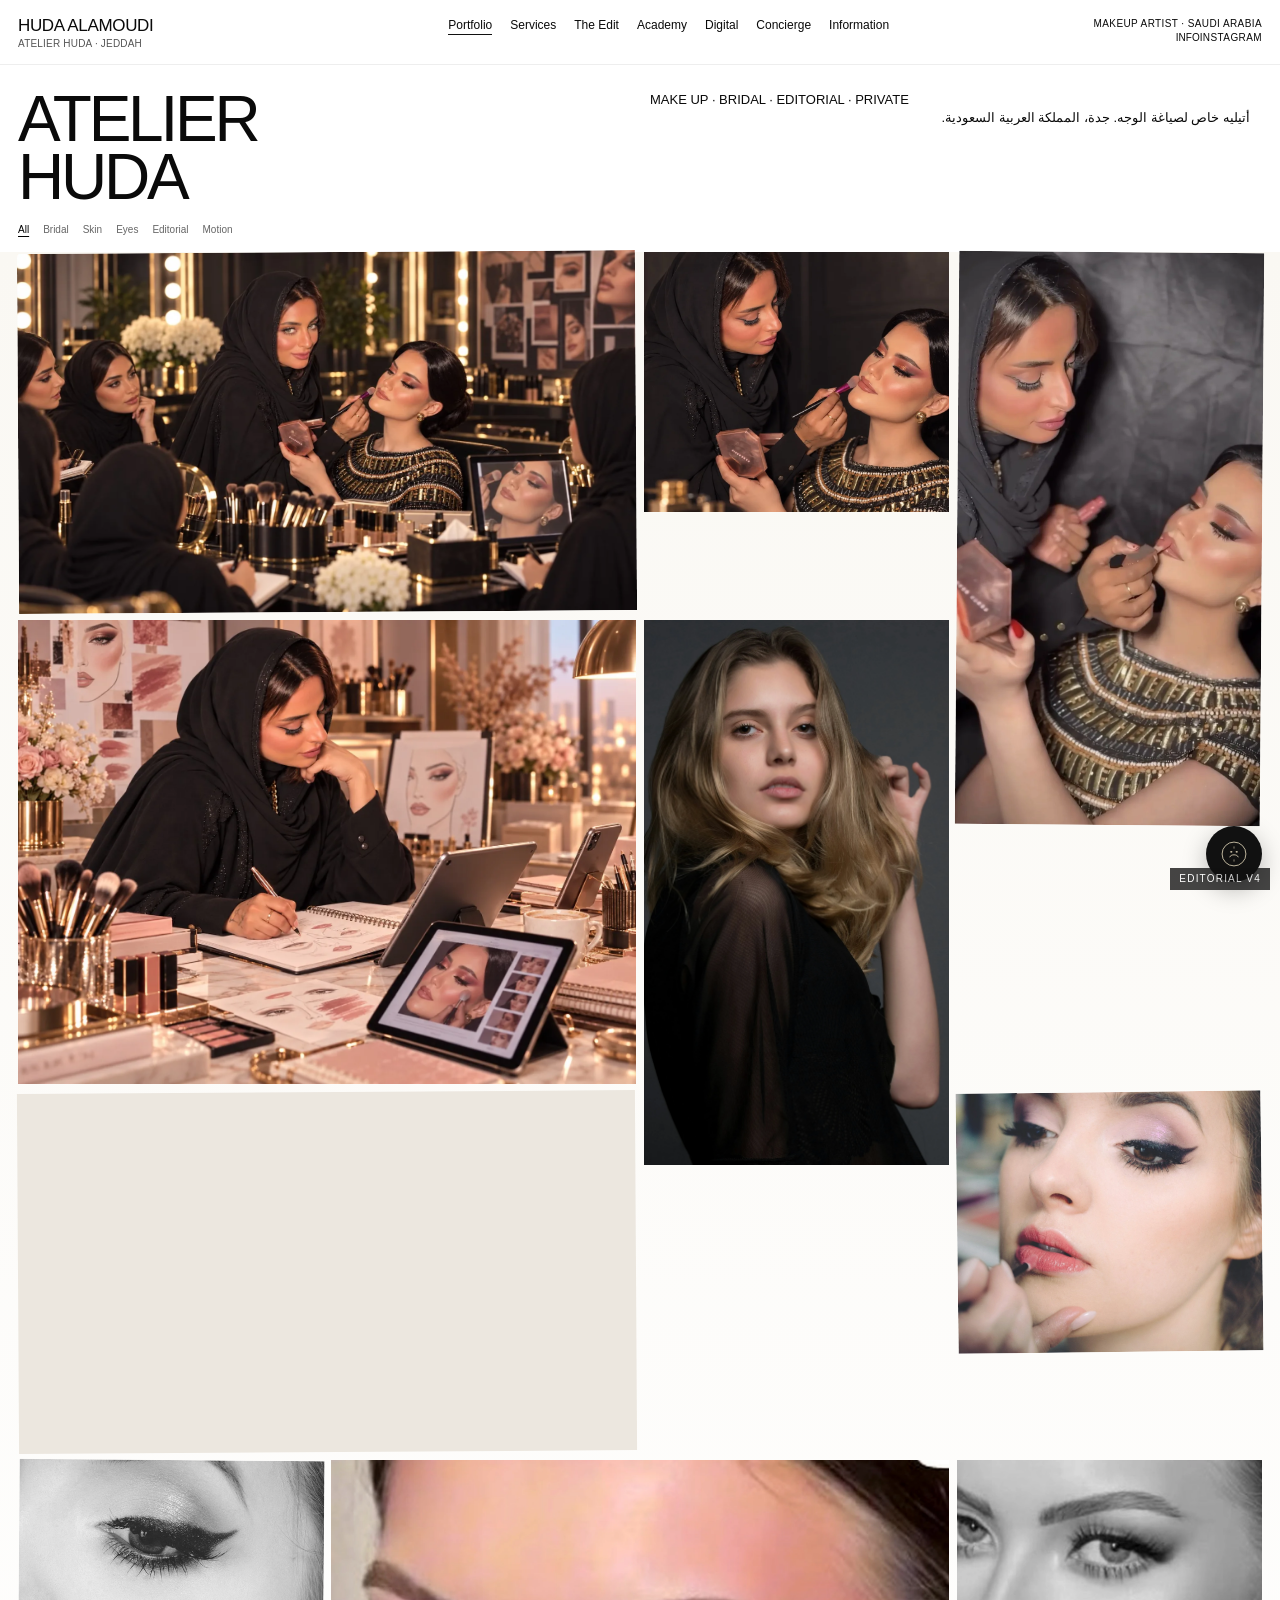
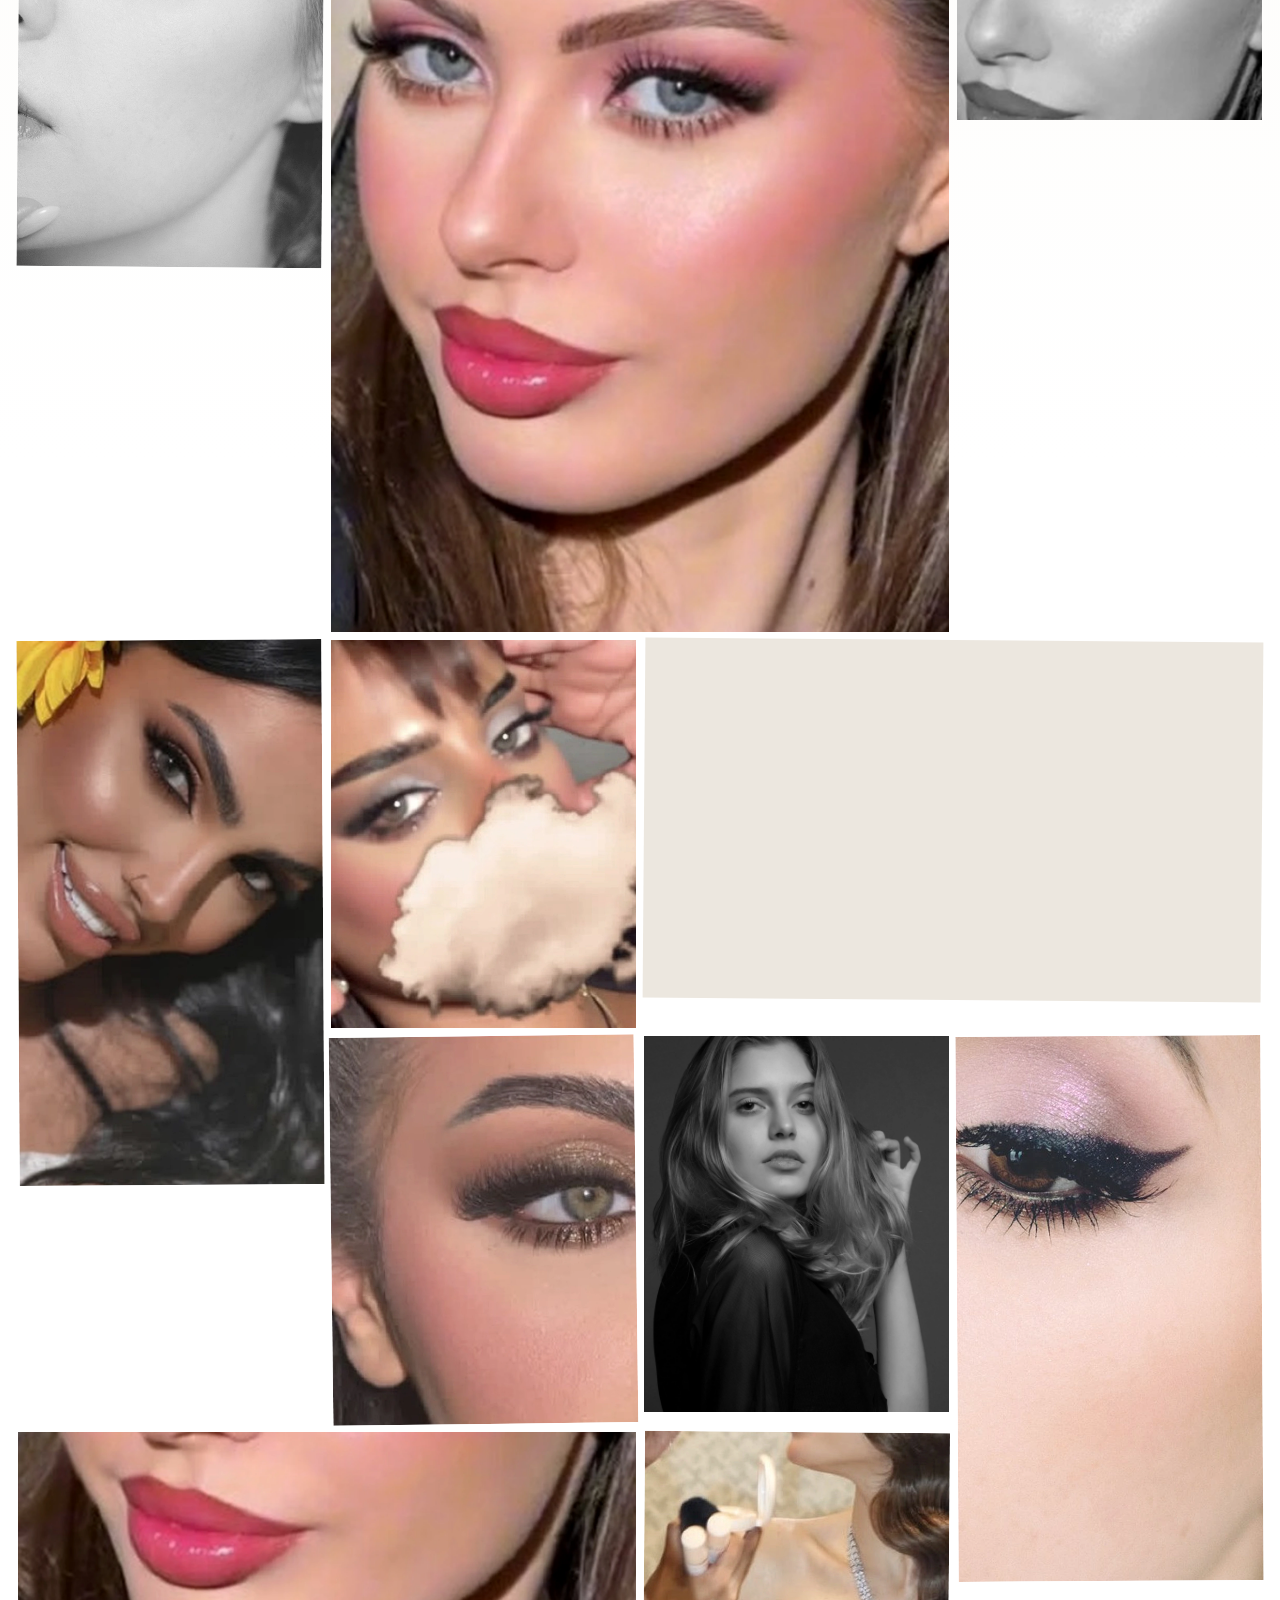
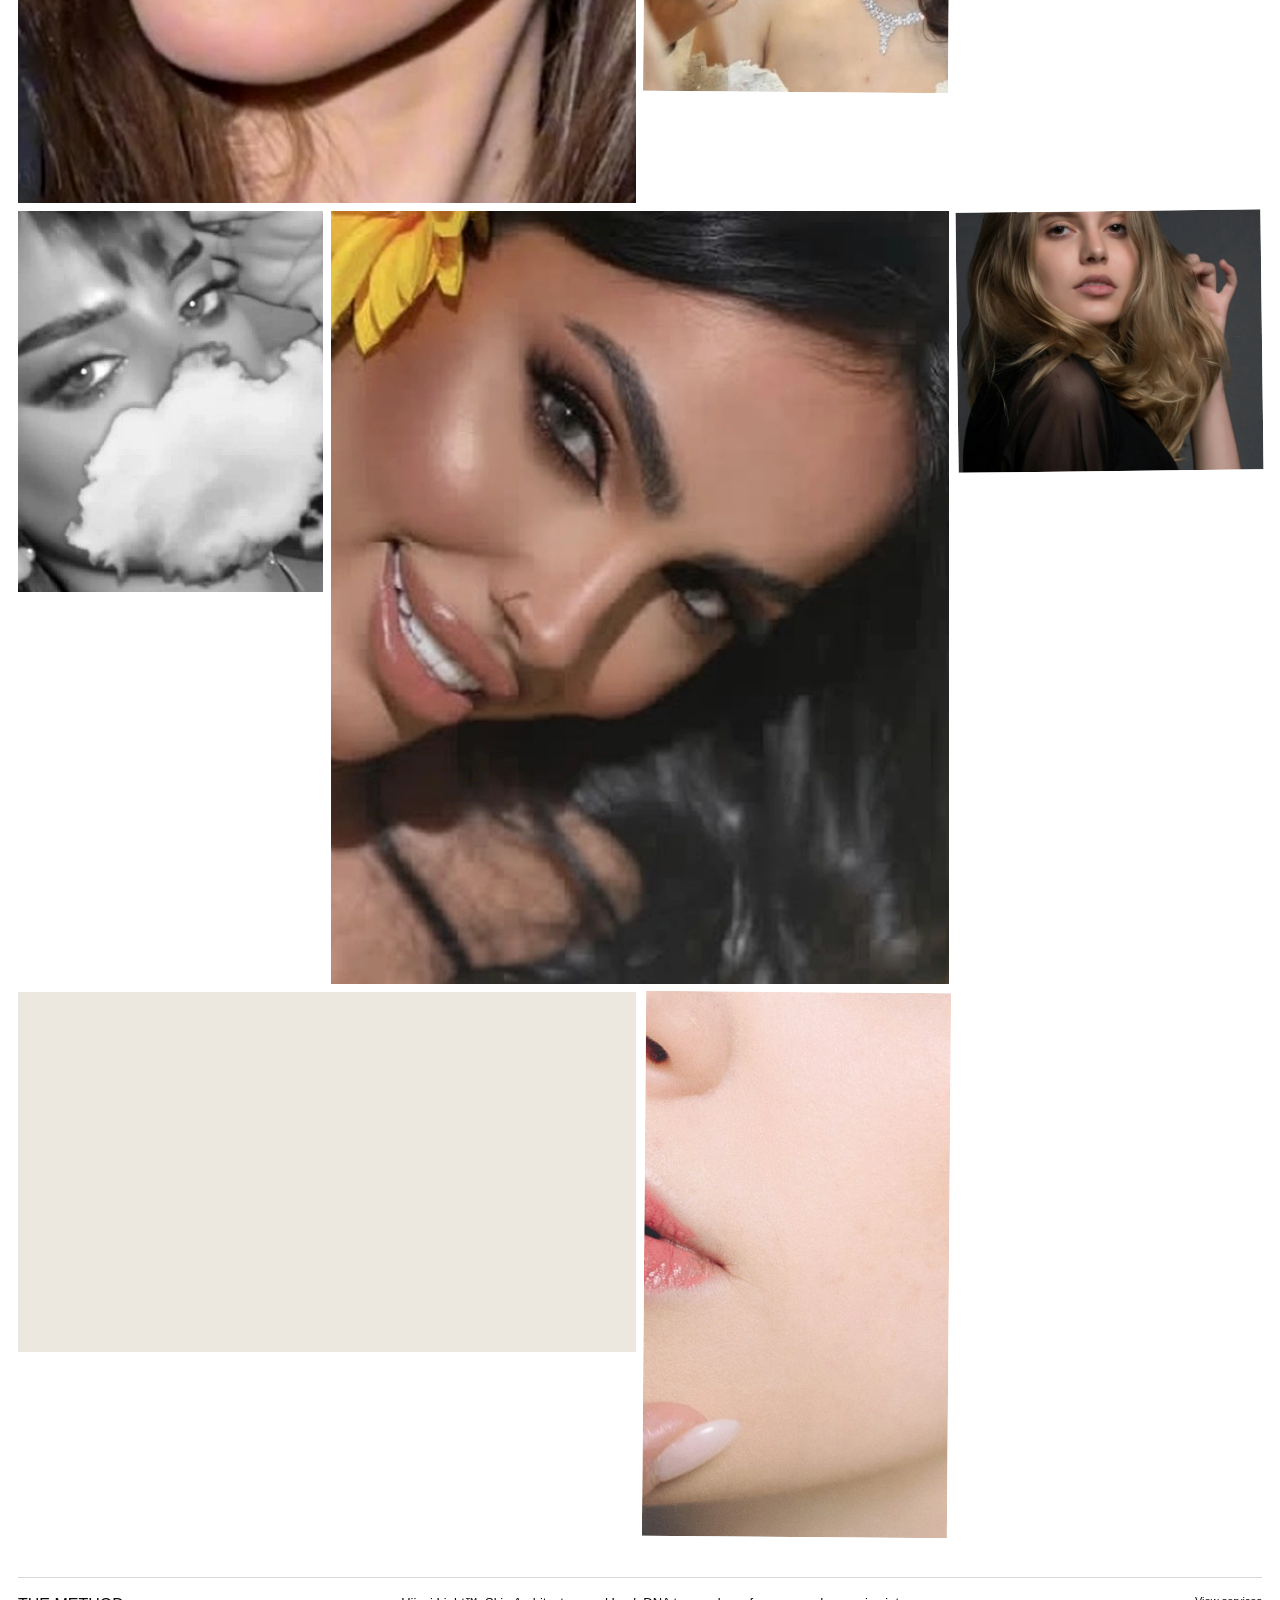
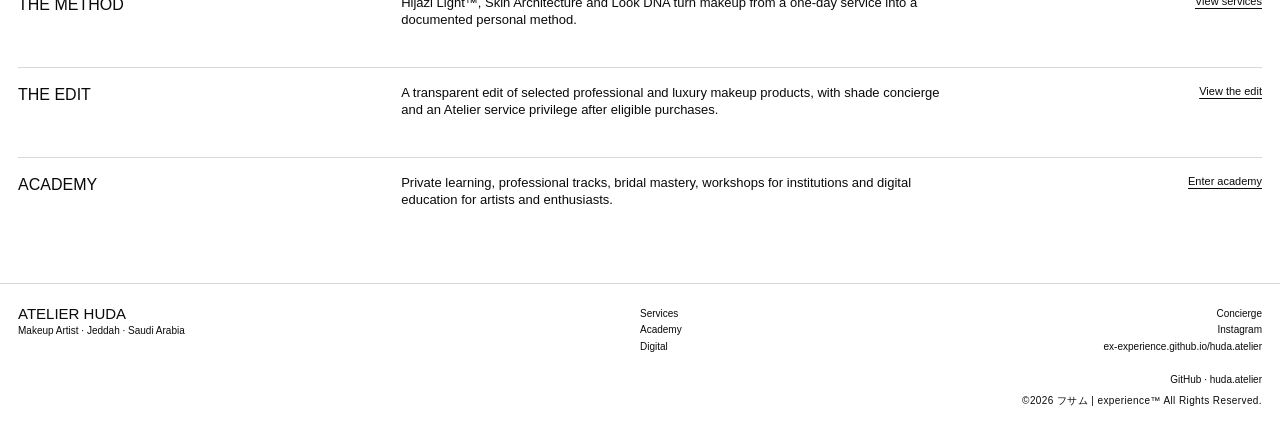
==== huda.atelier/index.html @ 1c4b390e "Add files via upload" ====
<!doctype html><html lang="en"><head><meta charset="utf-8"><meta name="viewport" content="width=device-width,initial-scale=1"><meta name="theme-color" content="#ffffff"><title>ATELIER HUDA — EDITORIAL V4</title><meta name="description" content="ATELIER HUDA — makeup artistry, bridal, editorial, private services and academy in Jeddah."><link rel="stylesheet" href="assets/css/site.css"></head><body class="page-home">
<div style="position:fixed;right:10px;bottom:10px;z-index:999999;background:#111;color:#fff;padding:6px 9px;font:10px/1 Arial,sans-serif;letter-spacing:.12em;opacity:.78">EDITORIAL V4</div><header class="site-head"><a class="brand" href="index.html">HUDA ALAMOUDI<small>ATELIER HUDA · JEDDAH</small></a><nav class="main-nav"><a class="active" href="index.html">Portfolio</a><a href="services.html">Services</a><a href="shop.html">The Edit</a><a href="academy.html">Academy</a><a href="digital.html">Digital</a><a href="concierge.html">Concierge</a><a href="#" data-info>Information</a></nav><div class="head-meta">Makeup Artist · Saudi Arabia<br><button data-info>Info</button><a href="https://instagram.com/hudaoalamoudi" target="_blank" rel="noopener">Instagram</a></div><button class="menu-btn" data-info>Menu</button></header>
<section class="intro"><h1>ATELIER<br>HUDA</h1><div><p>MAKE UP · BRIDAL · EDITORIAL · PRIVATE</p><p class="arabic">أتيليه خاص لصياغة الوجه. جدة، المملكة العربية السعودية.</p></div></section>
<div class="filterbar"><button class="active" data-filter="all">All</button><button data-filter="bridal">Bridal</button><button data-filter="skin">Skin</button><button data-filter="eyes">Eyes</button><button data-filter="editorial">Editorial</button><button data-filter="motion">Motion</button></div>
<main class="portfolio" aria-label="Portfolio">
<figure class="work wide" data-cat="editorial" data-title="Atelier Session" data-style="Warm editorial glam — sculpted cheek, copper lid, satin mouth" data-climate="Jeddah evening indoor light, gold practicals, low humidity" data-notes="Huda in black. The room is quiet enough to hear the brush." data-ar="هدى بالأسود. الغرفة هادئة بما يكفي لتسمعي صوت الفرشاة على الخد."><img src="assets/media/huda-atelier-01.webp" alt="Huda Alamoudi working in the atelier" loading="eager"><button class="open-work">Open</button><figcaption><span>ATELIER SESSION</span><span>HUDA</span></figcaption></figure>
<figure class="work" data-cat="skin" data-title="Mouth Architecture" data-style="Satin nude-rose lip, skin kept visible" data-climate="Close tungsten, no flash" data-notes="A mouth is finished last, when the face has already found its light." data-ar="الفم يُختَم آخراً، حين يكون الوجه قد وجد ضوءه."><img src="assets/media/huda-atelier-02.webp" alt="Huda applying makeup" loading="lazy"><button class="open-work">Open</button><figcaption><span>MOUTH</span><span>STUDY</span></figcaption></figure>
<figure class="work tall" data-cat="editorial" data-title="Hand and Color" data-style="Editorial rose eye, defined brow, lived-in skin" data-climate="Soft grey cloth, no window blast" data-notes="The compact in her left hand is part of the method, not a prop." data-ar="العلبة في يدها اليسرى جزء من المنهج، ليست ديكوراً."><img src="assets/media/huda-atelier-03.webp" alt="Huda applying lipstick" loading="lazy"><button class="open-work">Open</button><figcaption><span>HAND + COLOR</span><span>PRIVATE</span></figcaption></figure>
<figure class="work wide" data-cat="editorial" data-title="The Chart" data-style="Face mapping before pigment" data-climate="Daylight mixed with gold lamp, city behind glass" data-notes="Before a woman sits, the face is drawn. This is how a look becomes repeatable." data-ar="قبل أن تجلس المرأة، يُرسم الوجه. هكذا تصبح الإطلالة قابلة لأن تُعاد."><img src="assets/media/huda-atelier-04.webp" alt="Huda drawing face charts" loading="lazy"><button class="open-work">Open</button><figcaption><span>THE CHART</span><span>METHOD</span></figcaption></figure>

<figure class="work tall" data-cat="editorial" data-title="Editorial Study 01"><img src="assets/media/editorial-01.webp" alt="Editorial beauty portrait" loading="eager"><button class="open-work">Open</button><figcaption><span>EDITORIAL STUDY 01</span><span>ATELIER HUDA</span></figcaption></figure>
<figure class="work wide" data-cat="motion" data-title="Motion Study — Skin"><video src="assets/video/motion-01.mp4" autoplay muted loop playsinline preload="metadata"></video><button class="open-work">Open</button><figcaption><span>MOTION / SKIN</span><span>PLAY</span></figcaption></figure>
<figure class="work" data-cat="eyes" data-title="Eye Architecture 01"><img src="assets/media/editorial-02.webp" alt="Eye makeup detail" loading="lazy"><button class="open-work">Open</button><figcaption><span>EYE ARCHITECTURE 01</span><span>DETAIL</span></figcaption></figure>
<figure class="work" data-cat="skin" data-title="Skin Light 01"><img src="assets/media/editorial-03.webp" alt="Skin finish detail" loading="lazy"><button class="open-work">Open</button><figcaption><span>SKIN LIGHT 01</span><span>BEAUTY</span></figcaption></figure>
<figure class="work wide" data-cat="bridal" data-title="Bridal Study 01"><img src="assets/media/editorial-04.webp" alt="Bridal beauty" loading="lazy"><button class="open-work">Open</button><figcaption><span>BRIDAL STUDY 01</span><span>JEDDAH</span></figcaption></figure>
<figure class="work" data-cat="eyes" data-title="Smoked Eye"><img src="assets/media/editorial-05.webp" alt="Smoked eye makeup" loading="lazy"><button class="open-work">Open</button><figcaption><span>SMOKED EYE</span><span>ARCHIVE</span></figcaption></figure>
<figure class="work tall" data-cat="bridal" data-title="Bridal Portrait"><img src="assets/media/editorial-06.webp" alt="Bridal makeup portrait" loading="lazy"><button class="open-work">Open</button><figcaption><span>BRIDAL PORTRAIT</span><span>ARCHIVE</span></figcaption></figure>
<figure class="work" data-cat="editorial" data-title="Hijazi Light"><img src="assets/media/editorial-07.webp" alt="Editorial makeup portrait" loading="lazy"><button class="open-work">Open</button><figcaption><span>HIJAZI LIGHT</span><span>METHOD</span></figcaption></figure>
<figure class="work wide" data-cat="motion" data-title="Motion Study — Eye"><video src="assets/video/motion-02.mp4" autoplay muted loop playsinline preload="metadata"></video><button class="open-work">Open</button><figcaption><span>MOTION / EYE</span><span>PLAY</span></figcaption></figure>
<figure class="work" data-cat="eyes" data-title="Liner Study"><img src="assets/media/editorial-08.webp" alt="Liner makeup detail" loading="lazy"><button class="open-work">Open</button><figcaption><span>LINER STUDY</span><span>DETAIL</span></figcaption></figure>
<figure class="work" data-cat="skin" data-title="Soft Focus"><img src="assets/media/editorial-09.webp" alt="Soft focus beauty" loading="lazy"><button class="open-work">Open</button><figcaption><span>SOFT FOCUS</span><span>SKIN</span></figcaption></figure>
<figure class="work tall" data-cat="editorial" data-title="Sculpted Face"><img src="assets/media/editorial-10.webp" alt="Sculpted makeup look" loading="lazy"><button class="open-work">Open</button><figcaption><span>SCULPTED FACE</span><span>ARCHIVE</span></figcaption></figure>
<figure class="work wide" data-cat="bridal" data-title="Silk Bride"><img src="assets/media/editorial-11.webp" alt="Silk bride look" loading="lazy"><button class="open-work">Open</button><figcaption><span>SILK BRIDE</span><span>BRIDAL</span></figcaption></figure>
<figure class="work" data-cat="skin" data-title="Glass Skin"><img src="assets/media/editorial-12.webp" alt="Glowing skin makeup" loading="lazy"><button class="open-work">Open</button><figcaption><span>GLASS SKIN</span><span>FINISH</span></figcaption></figure>
<figure class="work" data-cat="eyes" data-title="Soft Wing"><img src="assets/media/editorial-13.webp" alt="Soft wing eye makeup" loading="lazy"><button class="open-work">Open</button><figcaption><span>SOFT WING</span><span>EYES</span></figcaption></figure>
<figure class="work wide" data-cat="editorial" data-title="Face Architecture"><img src="assets/media/editorial-14.webp" alt="Face architecture makeup" loading="lazy"><button class="open-work">Open</button><figcaption><span>FACE ARCHITECTURE</span><span>METHOD</span></figcaption></figure>
<figure class="work" data-cat="skin" data-title="Warm Light"><img src="assets/media/editorial-15.webp" alt="Warm beauty makeup" loading="lazy"><button class="open-work">Open</button><figcaption><span>WARM LIGHT</span><span>SKIN</span></figcaption></figure>
<figure class="work wide" data-cat="motion" data-title="Motion Study — Bridal"><video src="assets/video/motion-03.mp4" autoplay muted loop playsinline preload="metadata"></video><button class="open-work">Open</button><figcaption><span>MOTION / BRIDAL</span><span>PLAY</span></figcaption></figure>
<figure class="work tall" data-cat="bridal" data-title="Couture Bride"><img src="assets/media/editorial-16.webp" alt="Couture bridal makeup" loading="lazy"><button class="open-work">Open</button><figcaption><span>COUTURE BRIDE</span><span>PRIVATE</span></figcaption></figure>
</main>
<section class="index-line"><h2>THE METHOD</h2><p>Hijazi Light™, Skin Architecture and Look DNA turn makeup from a one-day service into a documented personal method.</p><a href="services.html">View services</a></section>
<section class="index-line"><h2>THE EDIT</h2><p>A transparent edit of selected professional and luxury makeup products, with shade concierge and an Atelier service privilege after eligible purchases.</p><a href="shop.html">View the edit</a></section>
<section class="index-line"><h2>ACADEMY</h2><p>Private learning, professional tracks, bridal mastery, workshops for institutions and digital education for artists and enthusiasts.</p><a href="academy.html">Enter academy</a></section>
<footer class="footer"><div><strong>ATELIER HUDA</strong><br>Makeup Artist · Jeddah · Saudi Arabia</div><div><a href="services.html">Services</a><a href="academy.html">Academy</a><a href="digital.html">Digital</a></div><div><a href="concierge.html">Concierge</a><a href="https://instagram.com/hudaoalamoudi" target="_blank" rel="noopener">Instagram</a><a href="https://ex-experience.github.io/huda.atelier/">ex-experience.github.io/huda.atelier</a><br><a href="https://github.com/ex-experience/huda.atelier">GitHub · huda.atelier</a><div class="sign">©2026 フサム | experience™ All Rights Reserved.</div></div></footer>
<div class="overlay"></div>
<aside class="drawer"><div class="drawer-head"><span>INFORMATION</span><button data-close-info>×</button></div><h2>Beauty is<br>constructed.</h2><div class="ar"><p><strong>ATELIER HUDA · أتيليه هُدى</strong></p><p>دار خاصة لصياغة الوجه في جدة. الفكرة ليست «صالون + موعد»، بل أتيليه يبني البشرة والملامح كعمل تحريري، مع بروتوكولات خصوصية وتعليم ومنتجات مختارة.</p><h3>توقيعات الدار</h3><ul><li>Hijazi Light™ — بناء البشرة كضوء جدة ساعة المغيب.</li><li>90-Day Bridal Protocol — تحضير العروس قبل يوم الزفاف.</li><li>Look DNA — حفظ درجات وتقنيات وطبقات كل إطلالة.</li><li>Silent Atelier — خصوصية، لا تصوير بلا موافقة.</li><li>The Vault — أرشيف خاص للعملاء.</li><li>The Circle — أولوية ومزايا للأعضاء.</li></ul><h3>اتصال</h3><p>concierge@atelierhuda.com<br>+966 54 556 5606</p></div></aside>
<div class="lightbox"><div class="lb-head"><span>ATELIER HUDA / PORTFOLIO</span><button data-lb-close>Close ×</button></div><div class="lb-media"></div><div class="lb-story"></div><div class="lb-foot"><span class="lb-title"></span><div class="controls"><button data-lb-prev>← Previous</button><span class="lb-count"></span><button data-lb-next>Next →</button></div></div></div>
<script src="assets/js/supabase-config.js"></script>
<script src="assets/js/site.js"></script></body></html>
---- huda.atelier/assets/css/site.css ----
:root{--bg:#fff;--ink:#0a0a0a;--line:#d8d8d8;--soft:#777;--accent:#f1efe9;--sans:Arial,Helvetica,sans-serif;--serif:"Times New Roman",Times,serif}
*{box-sizing:border-box}html{scroll-behavior:smooth}body{margin:0;background:var(--bg);color:var(--ink);font-family:var(--sans);font-size:14px;line-height:1.35}a{color:inherit;text-decoration:none}img,video{display:block;width:100%;height:auto}button,input,select,textarea{font:inherit;color:inherit;background:none}button{cursor:pointer}.hide{display:none!important}
::selection{background:#111;color:#fff}
.site-head{position:sticky;top:0;z-index:40;background:rgba(255,255,255,.96);display:grid;grid-template-columns:1.2fr 2fr 1fr;gap:20px;align-items:start;padding:17px 18px 15px;border-bottom:1px solid #eee;backdrop-filter:blur(8px)}
.brand{font-size:17px;line-height:1.05;letter-spacing:-.02em}.brand small{display:block;margin-top:4px;font-size:10px;font-weight:400;letter-spacing:.02em;color:#555}.main-nav{display:flex;gap:18px;flex-wrap:wrap;justify-content:center;font-size:12px}.main-nav a,.info-btn{border:0;padding:0;position:relative}.main-nav a:after,.info-btn:after{content:"";position:absolute;left:0;right:100%;bottom:-2px;height:1px;background:#111;transition:.2s}.main-nav a:hover:after,.main-nav a.active:after,.info-btn:hover:after{right:0}.head-meta{text-align:right;font-size:10px;line-height:1.4;text-transform:uppercase;letter-spacing:.04em}.head-meta button{border:0;padding:0;margin-left:8px;font-size:10px;text-transform:uppercase}
.menu-btn{display:none;border:0;padding:0;font-size:12px}
.intro{padding:26px 18px 16px;display:grid;grid-template-columns:1fr 1fr;gap:20px}.intro h1{margin:0;font-size:clamp(30px,5vw,74px);font-weight:400;line-height:.9;letter-spacing:-.05em}.intro p{margin:0;max-width:600px;font-size:13px;align-self:end}.intro .arabic{font-family:Tahoma,Arial,sans-serif;direction:rtl;text-align:right}
.filterbar{display:flex;gap:14px;padding:0 18px 16px;font-size:10px;text-transform:uppercase;letter-spacing:.05em}.filterbar button{border:0;padding:0;color:#666}.filterbar button.active{color:#000;text-decoration:underline;text-underline-offset:3px}
.portfolio{padding:0 18px 40px;display:grid;grid-template-columns:repeat(4,minmax(0,1fr));gap:8px;align-items:start}.work{margin:0;position:relative;overflow:hidden;background:#f3f3f3}.work.tall{grid-row:span 2}.work.wide{grid-column:span 2}.work img,.work video{width:100%;height:100%;min-height:260px;object-fit:cover;transition:transform .55s cubic-bezier(.2,.7,.2,1),filter .35s}.work.tall img,.work.tall video{min-height:545px}.work.wide img,.work.wide video{min-height:360px}.work:hover img,.work:hover video{transform:scale(1.012);filter:saturate(.96)}.work figcaption{position:absolute;left:10px;right:10px;bottom:8px;display:flex;justify-content:space-between;gap:10px;color:#fff;font-size:10px;letter-spacing:.02em;opacity:0;transition:.2s;text-shadow:0 1px 9px rgba(0,0,0,.55);pointer-events:none}.work:hover figcaption{opacity:1}.work .open-work{position:absolute;inset:0;border:0;background:transparent;font-size:0}.work[data-cat]{transition:opacity .2s}.work.filtered{display:none}
.index-line{border-top:1px solid var(--line);margin:0 18px;padding:16px 0 38px;display:grid;grid-template-columns:1.3fr 2fr 1fr;gap:18px}.index-line h2{font-size:16px;font-weight:400;margin:0}.index-line p{margin:0;max-width:700px;font-size:13px}.index-line a{text-align:right;font-size:11px;text-decoration:underline;text-underline-offset:3px}
.footer{border-top:1px solid var(--line);margin-top:36px;padding:20px 18px 40px;display:grid;grid-template-columns:2fr 1fr 1fr;gap:22px;font-size:10px}.footer div:last-child{text-align:right}.footer strong{font-size:15px;font-weight:400}.footer a{display:block;margin:3px 0}
.drawer{position:fixed;top:0;right:0;width:min(520px,100%);height:100vh;background:#fff;z-index:80;border-left:1px solid #bbb;transform:translateX(102%);transition:.32s cubic-bezier(.2,.8,.2,1);padding:18px;overflow:auto}.drawer.open{transform:none}.drawer-head{display:flex;justify-content:space-between;align-items:center;border-bottom:1px solid #ddd;padding-bottom:12px;margin-bottom:24px}.drawer-head button{border:0;font-size:22px}.drawer h2{font-size:42px;line-height:.9;font-weight:400;letter-spacing:-.04em;margin:0 0 28px}.drawer h3{font-size:13px;margin:28px 0 8px}.drawer p,.drawer li{font-size:12px;color:#333}.drawer ul{padding-left:18px}.drawer .ar{direction:rtl;text-align:right;font-family:Tahoma,Arial,sans-serif}
.overlay{position:fixed;inset:0;background:rgba(0,0,0,.2);z-index:70;opacity:0;visibility:hidden;transition:.2s}.overlay.show{opacity:1;visibility:visible}
.lightbox{position:fixed;inset:0;background:#fff;z-index:90;display:none;grid-template-rows:auto 1fr auto}.lightbox.open{display:grid}.lb-head,.lb-foot{display:flex;justify-content:space-between;align-items:center;padding:14px 18px;font-size:11px}.lb-head button,.lb-foot button{border:0;padding:0}.lb-media{display:flex;align-items:center;justify-content:center;min-height:0;padding:0 18px}.lb-media img,.lb-media video{max-width:100%;max-height:calc(100vh - 110px);width:auto;height:auto;object-fit:contain}.lb-foot .controls{display:flex;gap:18px}.lb-title{font-size:11px}
.page-title{padding:30px 18px 22px;border-bottom:1px solid var(--line);display:grid;grid-template-columns:1fr 1fr;gap:18px}.page-title h1{font-size:clamp(52px,8vw,116px);line-height:.82;letter-spacing:-.06em;font-weight:400;margin:0}.page-title .copy{align-self:end;max-width:620px}.page-title p{margin:0 0 9px}.page-title .ar{direction:rtl;text-align:right;font-family:Tahoma,Arial,sans-serif}
.list-section{padding:0 18px}.row-item{display:grid;grid-template-columns:34px 1.2fr 2fr auto;gap:18px;align-items:start;padding:18px 0;border-bottom:1px solid var(--line)}.row-item:first-child{border-top:1px solid var(--line)}.row-item .n{font-size:10px;color:#777}.row-item h2,.row-item h3{margin:0;font-size:18px;font-weight:400}.row-item p{margin:0;font-size:12px;max-width:720px}.row-item .price{white-space:nowrap;font-size:12px}.row-item button,.row-item a.action{border:0;border-bottom:1px solid #111;padding:0 0 2px;font-size:11px;width:max-content}
.feature-band{margin:48px 18px 0;border-top:1px solid #111;border-bottom:1px solid #111;padding:18px 0;display:grid;grid-template-columns:repeat(4,1fr);gap:18px}.feature-band article h3{font-size:13px;font-weight:400;margin:0 0 6px}.feature-band article p{font-size:10px;margin:0;color:#555}
.product-grid{padding:18px;display:grid;grid-template-columns:repeat(3,1fr);gap:1px;background:#ccc}.product{background:#fff;padding:18px;min-height:290px;display:flex;flex-direction:column}.product .brandline{font-size:9px;letter-spacing:.08em;text-transform:uppercase}.product h3{font-size:22px;font-weight:400;line-height:1;margin:18px 0 8px}.product p{font-size:11px;color:#555;margin:0}.product .bottom{margin-top:auto;padding-top:30px;display:flex;justify-content:space-between;gap:12px;align-items:end}.product .bottom strong{font-size:17px;font-weight:400}.product button{border:0;border-bottom:1px solid #111;padding:0 0 2px;font-size:10px}
.cart{position:fixed;left:0;top:0;width:min(430px,100%);height:100vh;background:#fff;border-right:1px solid #aaa;z-index:85;transform:translateX(-102%);transition:.3s;padding:18px;display:flex;flex-direction:column}.cart.open{transform:none}.cart h2{font-size:30px;font-weight:400;margin:0}.cart-head{display:flex;justify-content:space-between;border-bottom:1px solid #ddd;padding-bottom:12px}.cart-head button{border:0;font-size:22px}.cart-items{overflow:auto;flex:1;padding:12px 0}.cart-item{padding:12px 0;border-bottom:1px solid #eee;display:grid;grid-template-columns:1fr auto;gap:10px;font-size:11px}.cart-item button{border:0}.cart-total{border-top:1px solid #111;padding-top:12px;display:flex;justify-content:space-between}.cart-checkout{margin-top:14px;width:100%;border:1px solid #111;padding:12px;background:#111;color:#fff}
.form{padding:24px 18px;max-width:980px}.form-grid{display:grid;grid-template-columns:1fr 1fr;gap:18px}.field{border-bottom:1px solid #aaa;padding:9px 0}.field label{display:block;font-size:9px;text-transform:uppercase;letter-spacing:.05em}.field input,.field select,.field textarea{width:100%;border:0;outline:0;padding:8px 0}.field textarea{min-height:100px;resize:vertical}.form .submit{margin-top:20px;border:1px solid #111;padding:11px 18px;background:#111;color:#fff}.tiny{font-size:9px;color:#666}.note{font-size:10px;color:#666}
@media(max-width:980px){.site-head{grid-template-columns:1fr auto}.main-nav,.head-meta{display:none}.menu-btn{display:block}.intro,.page-title{grid-template-columns:1fr}.portfolio{grid-template-columns:repeat(2,minmax(0,1fr))}.feature-band{grid-template-columns:1fr 1fr}.product-grid{grid-template-columns:1fr 1fr}.row-item{grid-template-columns:28px 1fr}.row-item>p,.row-item>.price{grid-column:2}.index-line{grid-template-columns:1fr}.index-line a{text-align:left}.footer{grid-template-columns:1fr 1fr}.footer div:last-child{text-align:left}}
@media(max-width:620px){.site-head{padding:14px 12px}.intro,.page-title,.list-section,.form{padding-left:12px;padding-right:12px}.portfolio{padding:0 12px 30px;grid-template-columns:1fr;gap:6px}.work.wide{grid-column:auto}.work.tall{grid-row:auto}.work img,.work video,.work.tall img,.work.tall video,.work.wide img,.work.wide video{min-height:auto}.work figcaption{opacity:1;background:linear-gradient(transparent,rgba(0,0,0,.28));left:0;right:0;bottom:0;padding:28px 8px 7px}.filterbar{padding-left:12px;padding-right:12px;overflow:auto}.feature-band{margin-left:12px;margin-right:12px;grid-template-columns:1fr}.product-grid{padding:12px;grid-template-columns:1fr}.footer{margin-top:20px;padding-left:12px;padding-right:12px;grid-template-columns:1fr}.form-grid{grid-template-columns:1fr}.page-title h1{font-size:62px}.drawer{width:100%}}

/* V5 boutique layer */
.work{background:#ece7df}
.work:nth-child(5n+1){transform:rotate(-.35deg)}
.work:nth-child(5n+3){transform:rotate(.45deg)}
.work:nth-child(7n){transform:rotate(-.7deg)}
.portfolio{background:linear-gradient(180deg,#faf8f3,#fff 40%)}
.lb-story{max-width:420px;padding:0 18px 18px;font-size:13px;line-height:1.55}
.lb-story .ar{direction:rtl;text-align:right;font-family:Tahoma,Arial,sans-serif;margin-top:8px}
.lb-k{font-size:9px;letter-spacing:.08em;text-transform:uppercase;color:#777;margin-top:12px}
.product img{width:100%;height:190px;object-fit:cover;margin:0 0 14px;background:#f3f1ec}
.product .why{font-size:10px;color:#333;margin-top:8px}
.product .ing{font-size:9px;color:#777;margin-top:6px}
.card-grid{padding:18px;display:grid;grid-template-columns:repeat(3,1fr);gap:10px}
.soft-card{border:1px solid #ddd;min-height:280px;padding:16px;background:#fff;display:flex;flex-direction:column}
.soft-card .cover{height:150px;margin:-16px -16px 14px;background-size:cover;background-position:center}
.soft-card h3{font-size:20px;font-weight:400;margin:0 0 8px}
.soft-card p{font-size:12px;color:#444;margin:0}
.soft-card .meta{margin-top:auto;padding-top:16px;font-size:12px;display:flex;justify-content:space-between}
.agent{position:fixed;left:16px;bottom:16px;z-index:60;width:min(360px,calc(100vw - 32px));font-size:13px}
.agent-toggle{border:1px solid #111;background:#111;color:#fff;padding:10px 14px;font-size:11px;letter-spacing:.04em}
.agent-box{display:none;margin-bottom:8px;background:#fff;border:1px solid #111;max-height:420px;flex-direction:column}
.agent.open .agent-box{display:flex}
.agent-log{padding:12px;overflow:auto;max-height:260px}
.agent-log p{margin:0 0 10px}
.agent-log .bot{background:#f6f4ef;padding:8px 10px}
.agent-log .me{text-align:right}
.agent-box form{display:flex;border-top:1px solid #ddd}
.agent-box input{flex:1;border:0;padding:10px}
.agent-box button{border:0;border-left:1px solid #ddd;padding:0 12px}
.sign{font-size:10px;letter-spacing:.04em;margin-top:8px}
@media(max-width:900px){.card-grid{grid-template-columns:1fr}}

.item-modal{position:fixed;inset:0;z-index:92;display:none;background:rgba(8,8,8,.55)}
.item-modal.open{display:grid;place-items:center;padding:18px}
.item-sheet{width:min(920px,100%);max-height:92vh;overflow:auto;background:#fff;display:grid;grid-template-columns:1.1fr .9fr}
.item-sheet img,.item-sheet video{width:100%;height:100%;min-height:280px;object-fit:cover;background:#111}
.item-copy{padding:22px;direction:rtl;text-align:right;font-family:Tahoma,Arial,sans-serif}
.item-copy h2{margin:0 0 8px;font-family:Arial,sans-serif;font-weight:400;font-size:28px;letter-spacing:-.03em;direction:ltr;text-align:left}
.item-copy .k{font-size:10px;letter-spacing:.08em;text-transform:uppercase;color:#777;margin:14px 0 4px}
.item-copy p{margin:0 0 10px;font-size:13px;line-height:1.6}
.item-actions{display:flex;gap:10px;flex-wrap:wrap;margin-top:18px}
.item-actions button,.item-actions a{border:1px solid #111;padding:8px 12px;font-size:11px;background:#111;color:#fff;text-decoration:none}
.item-actions .ghost{background:#fff;color:#111}
.product,.soft-card{cursor:pointer}
.product:hover,.soft-card:hover{outline:1px solid #111}
.page-shop{background:#f6f1e8}
.page-academy{background:#f3eee8}
.page-services{background:#f7f4ef}
.page-digital{background:#efe8dc}
.agent{position:fixed;z-index:96;left:auto;bottom:auto;width:auto}
.agent-fab{width:56px;height:56px;border:0;border-radius:50%;background:#111;color:#f4e7c8;box-shadow:0 8px 24px rgba(0,0,0,.28);display:grid;place-items:center;cursor:grab}
.agent-fab:active{cursor:grabbing}
.agent-fab svg{width:26px;height:26px;pointer-events:none}
.agent-box{position:absolute;bottom:66px;right:0;width:min(340px,calc(100vw - 24px));display:none;margin:0;flex-direction:column;max-height:420px}
.agent.open .agent-box{display:flex}
.agent-log{direction:rtl;text-align:right;font-family:Tahoma,Arial,sans-serif}
.agent-log .me,.agent-log .bot{unicode-bidi:plaintext}
.agent-hint{font-size:9px;color:#888;padding:0 12px 8px;direction:rtl}
@media(max-width:720px){.item-sheet{grid-template-columns:1fr}}
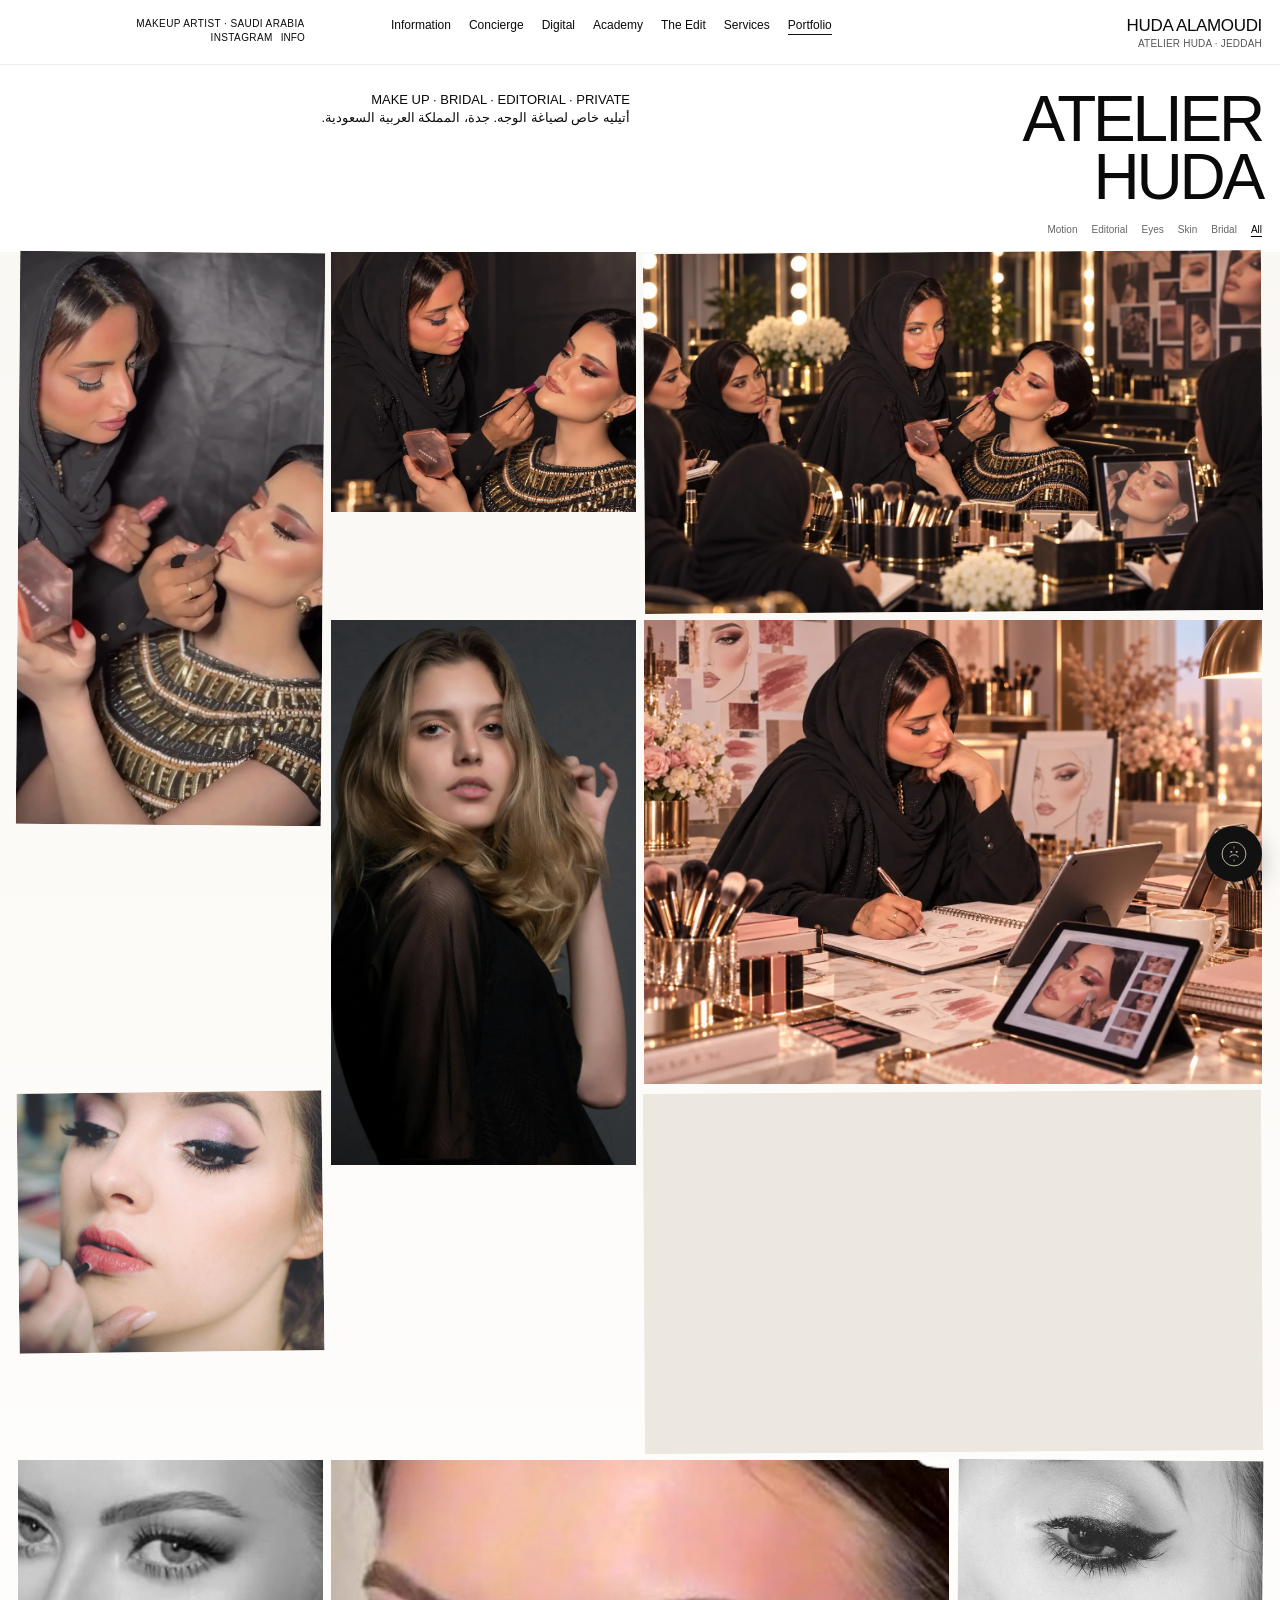
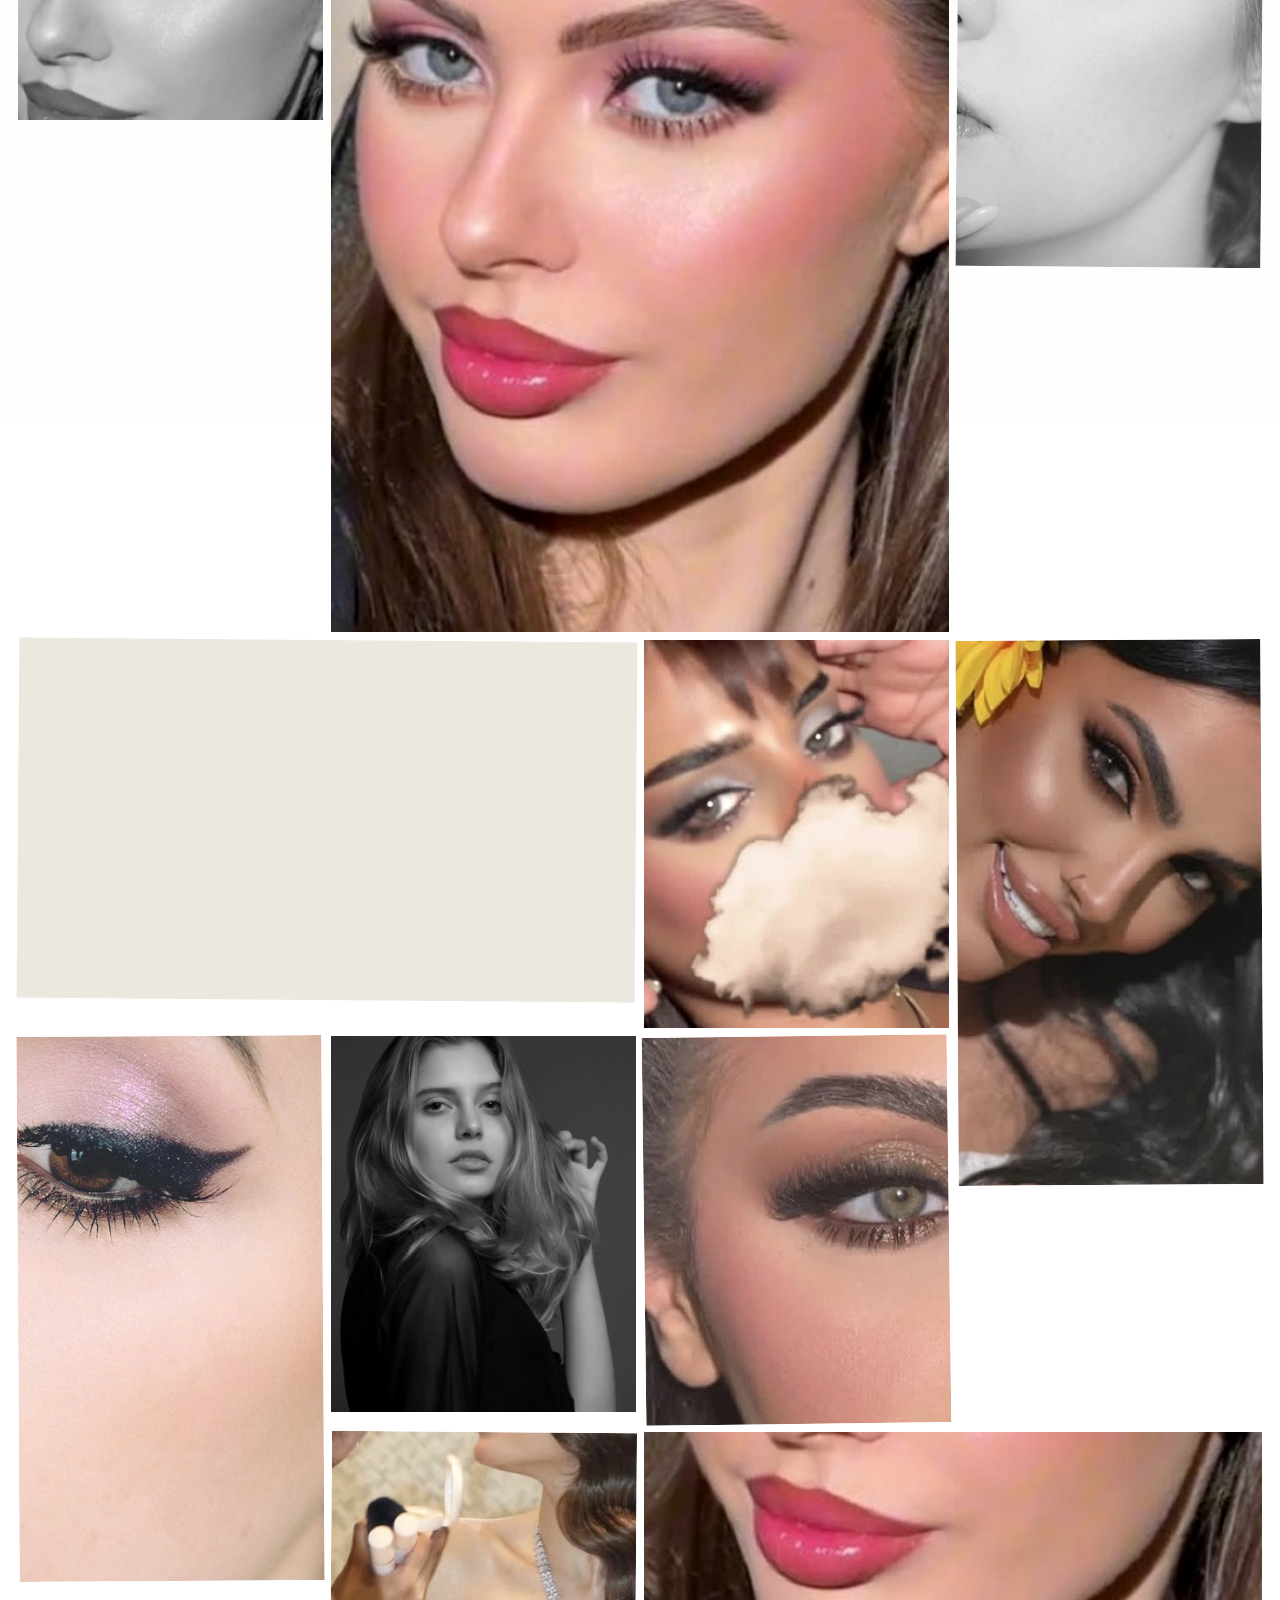
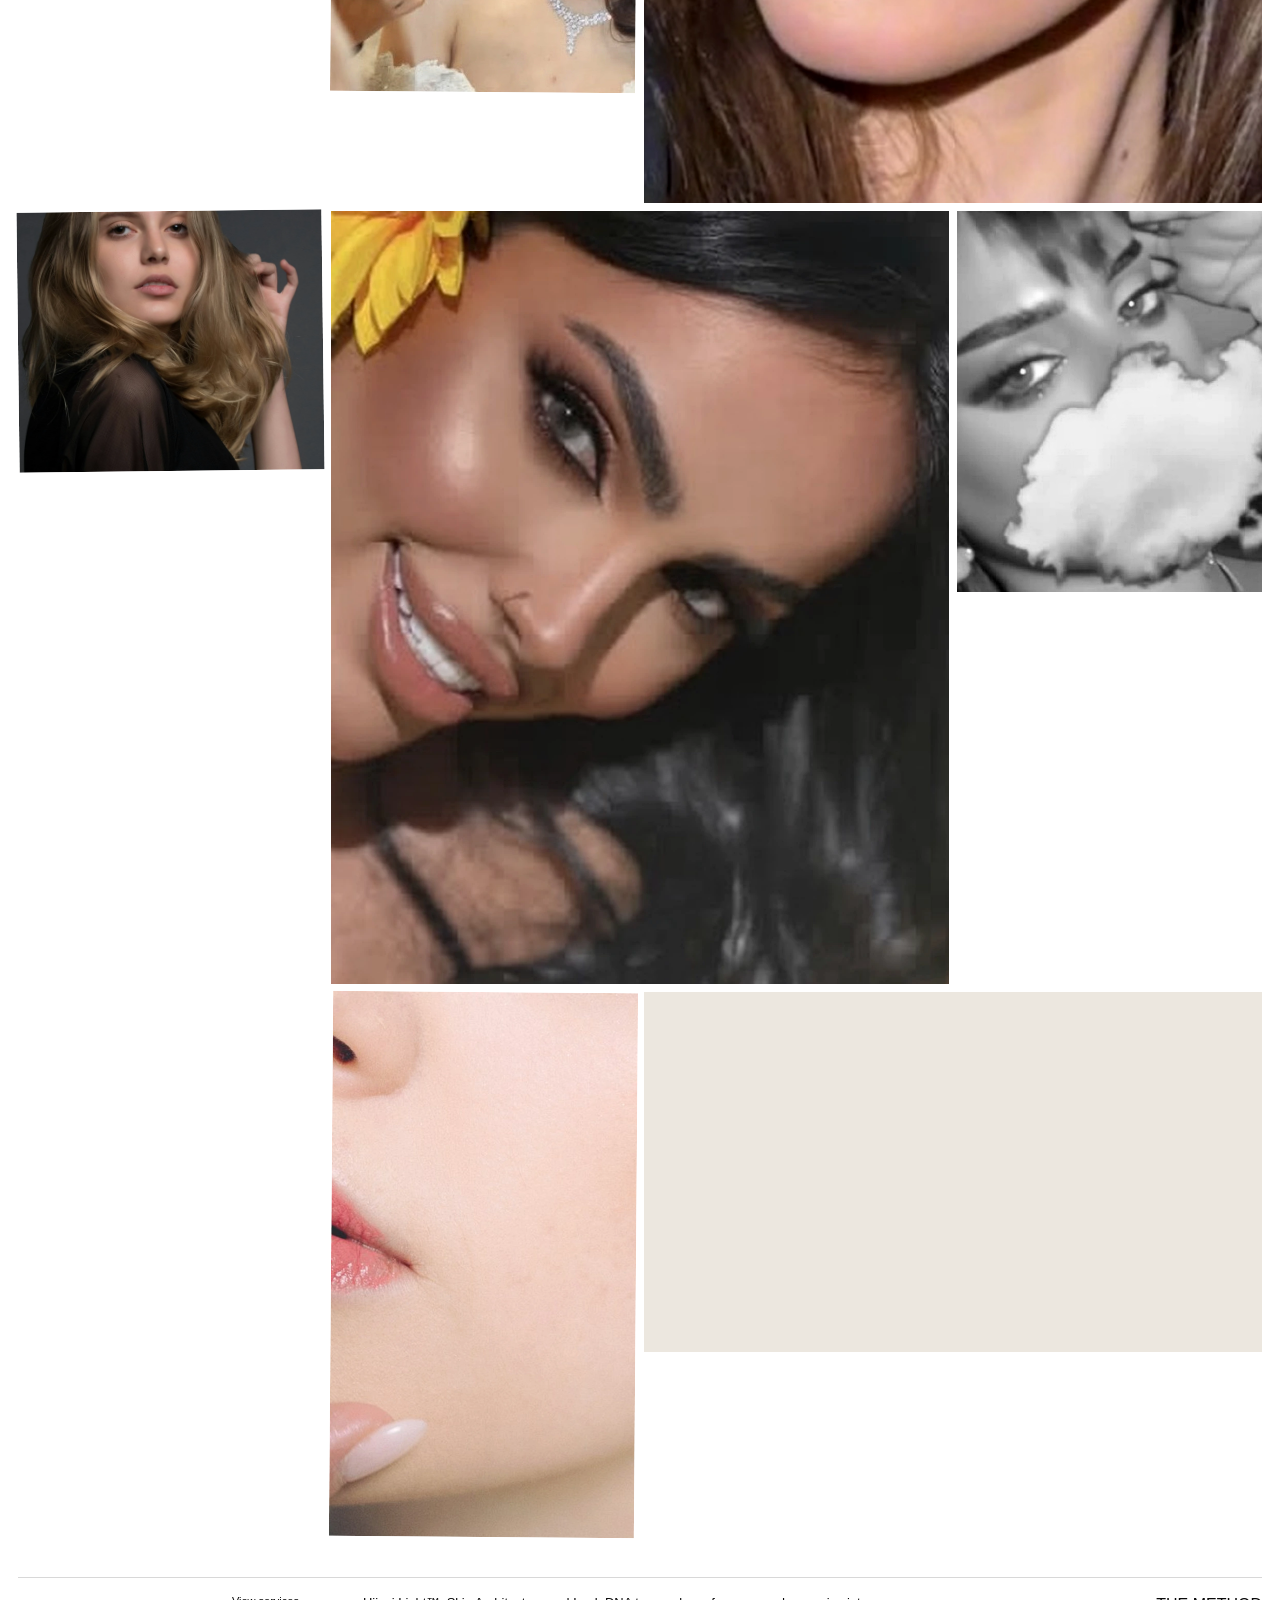
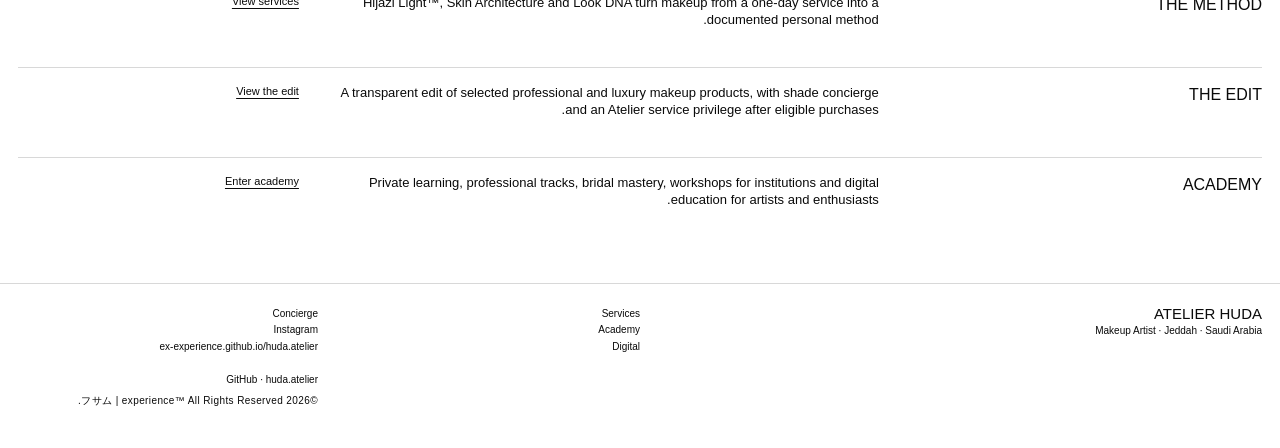
==== commit 7f1d93d3: "V7 house: 17 SKUs, 10/15/20 privilege, kit, academy 08, digital 08 Arabic-first pages, Hijazi Light " ====
--- a/huda.atelier/index.html
+++ b/huda.atelier/index.html
@@ -1,5 +1,5 @@
-<!doctype html><html lang="en"><head><meta charset="utf-8"><meta name="viewport" content="width=device-width,initial-scale=1"><meta name="theme-color" content="#ffffff"><title>ATELIER HUDA — EDITORIAL V4</title><meta name="description" content="ATELIER HUDA — makeup artistry, bridal, editorial, private services and academy in Jeddah."><link rel="stylesheet" href="assets/css/site.css"></head><body class="page-home">
-<div style="position:fixed;right:10px;bottom:10px;z-index:999999;background:#111;color:#fff;padding:6px 9px;font:10px/1 Arial,sans-serif;letter-spacing:.12em;opacity:.78">EDITORIAL V4</div><header class="site-head"><a class="brand" href="index.html">HUDA ALAMOUDI<small>ATELIER HUDA · JEDDAH</small></a><nav class="main-nav"><a class="active" href="index.html">Portfolio</a><a href="services.html">Services</a><a href="shop.html">The Edit</a><a href="academy.html">Academy</a><a href="digital.html">Digital</a><a href="concierge.html">Concierge</a><a href="#" data-info>Information</a></nav><div class="head-meta">Makeup Artist · Saudi Arabia<br><button data-info>Info</button><a href="https://instagram.com/hudaoalamoudi" target="_blank" rel="noopener">Instagram</a></div><button class="menu-btn" data-info>Menu</button></header>
+<!doctype html><html lang="ar" dir="rtl"><head><meta charset="utf-8"><meta name="viewport" content="width=device-width,initial-scale=1"><meta name="theme-color" content="#ffffff"><title>ATELIER HUDA</title><meta name="description" content="ATELIER HUDA — makeup artistry, bridal, editorial, private services and academy in Jeddah."><link rel="stylesheet" href="assets/css/site.css"></head><body class="page-home">
+<header class="site-head"><a class="brand" href="index.html">HUDA ALAMOUDI<small>ATELIER HUDA · JEDDAH</small></a><nav class="main-nav"><a class="active" href="index.html">Portfolio</a><a href="services.html">Services</a><a href="shop.html">The Edit</a><a href="academy.html">Academy</a><a href="digital.html">Digital</a><a href="concierge.html">Concierge</a><a href="#" data-info>Information</a></nav><div class="head-meta">Makeup Artist · Saudi Arabia<br><button data-info>Info</button><a href="https://instagram.com/hudaoalamoudi" target="_blank" rel="noopener">Instagram</a></div><button class="menu-btn" data-info>Menu</button></header>
 <section class="intro"><h1>ATELIER<br>HUDA</h1><div><p>MAKE UP · BRIDAL · EDITORIAL · PRIVATE</p><p class="arabic">أتيليه خاص لصياغة الوجه. جدة، المملكة العربية السعودية.</p></div></section>
 <div class="filterbar"><button class="active" data-filter="all">All</button><button data-filter="bridal">Bridal</button><button data-filter="skin">Skin</button><button data-filter="eyes">Eyes</button><button data-filter="editorial">Editorial</button><button data-filter="motion">Motion</button></div>
 <main class="portfolio" aria-label="Portfolio">
